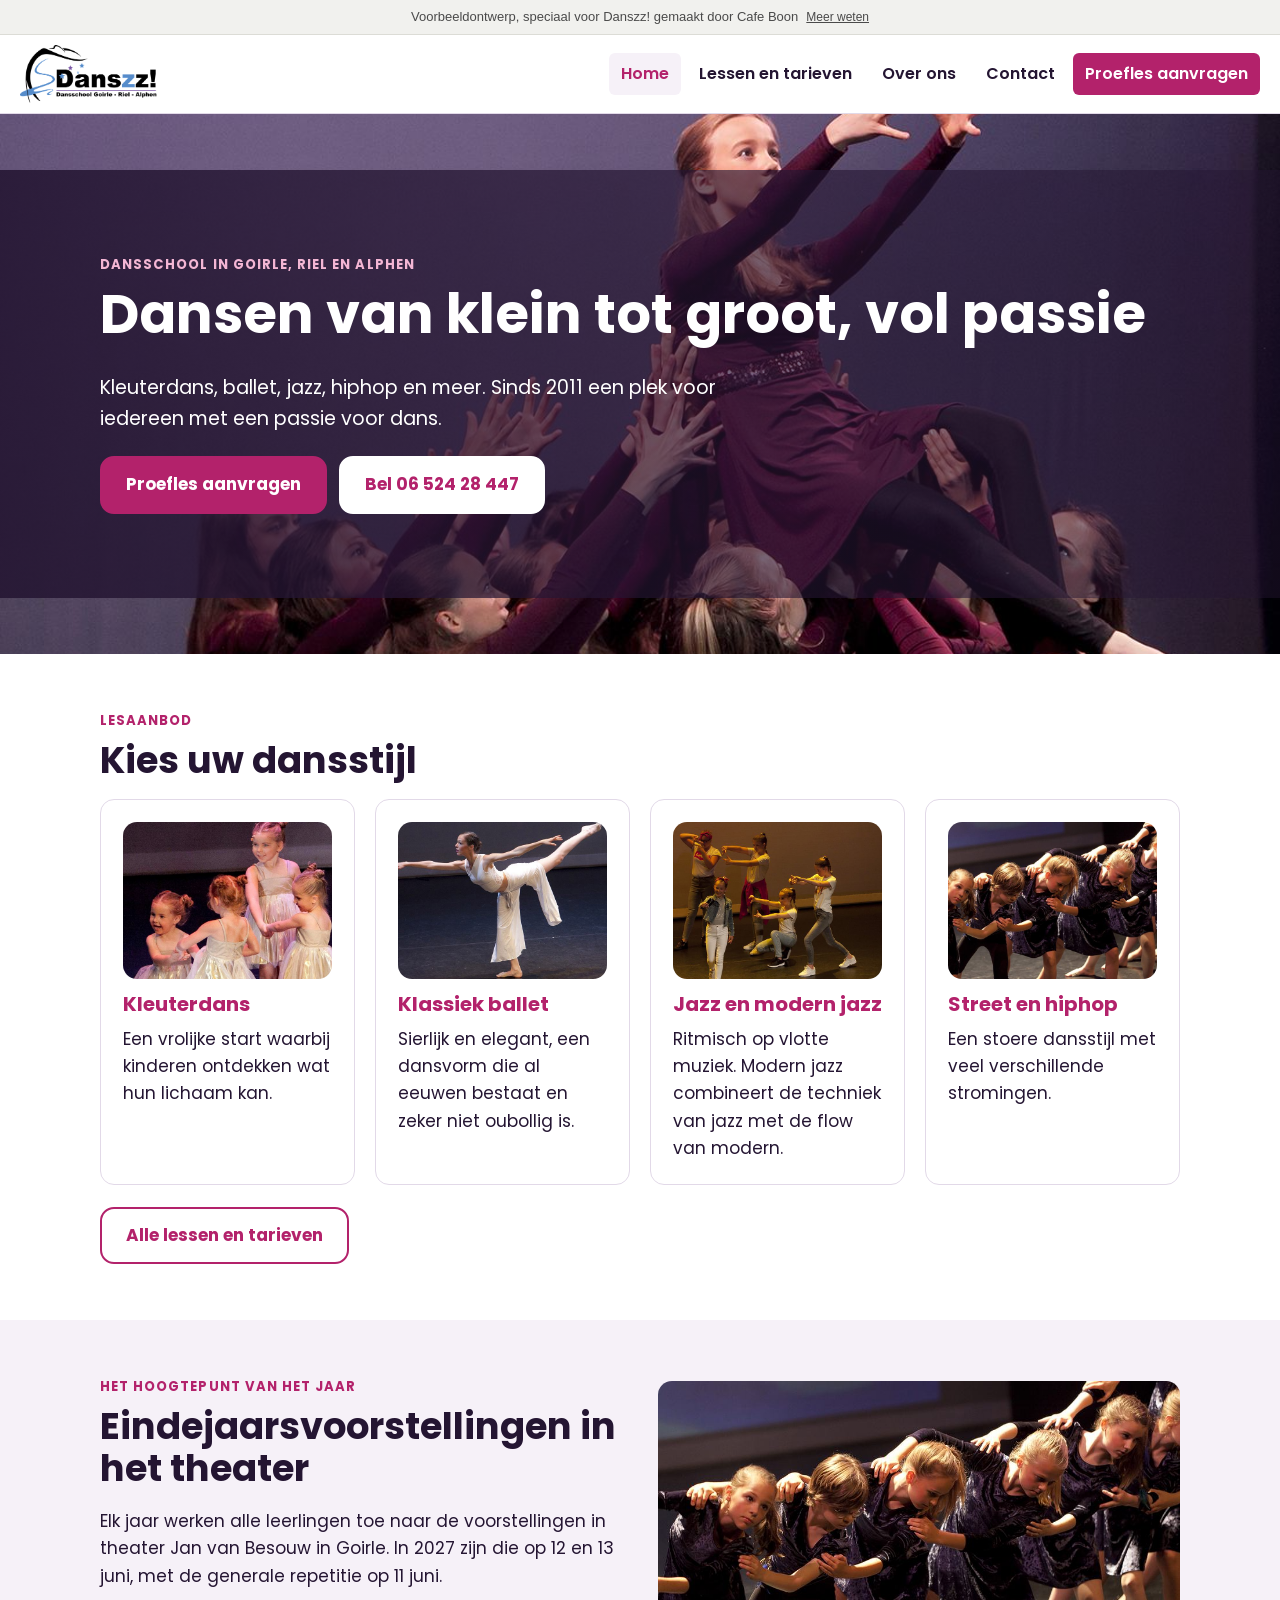
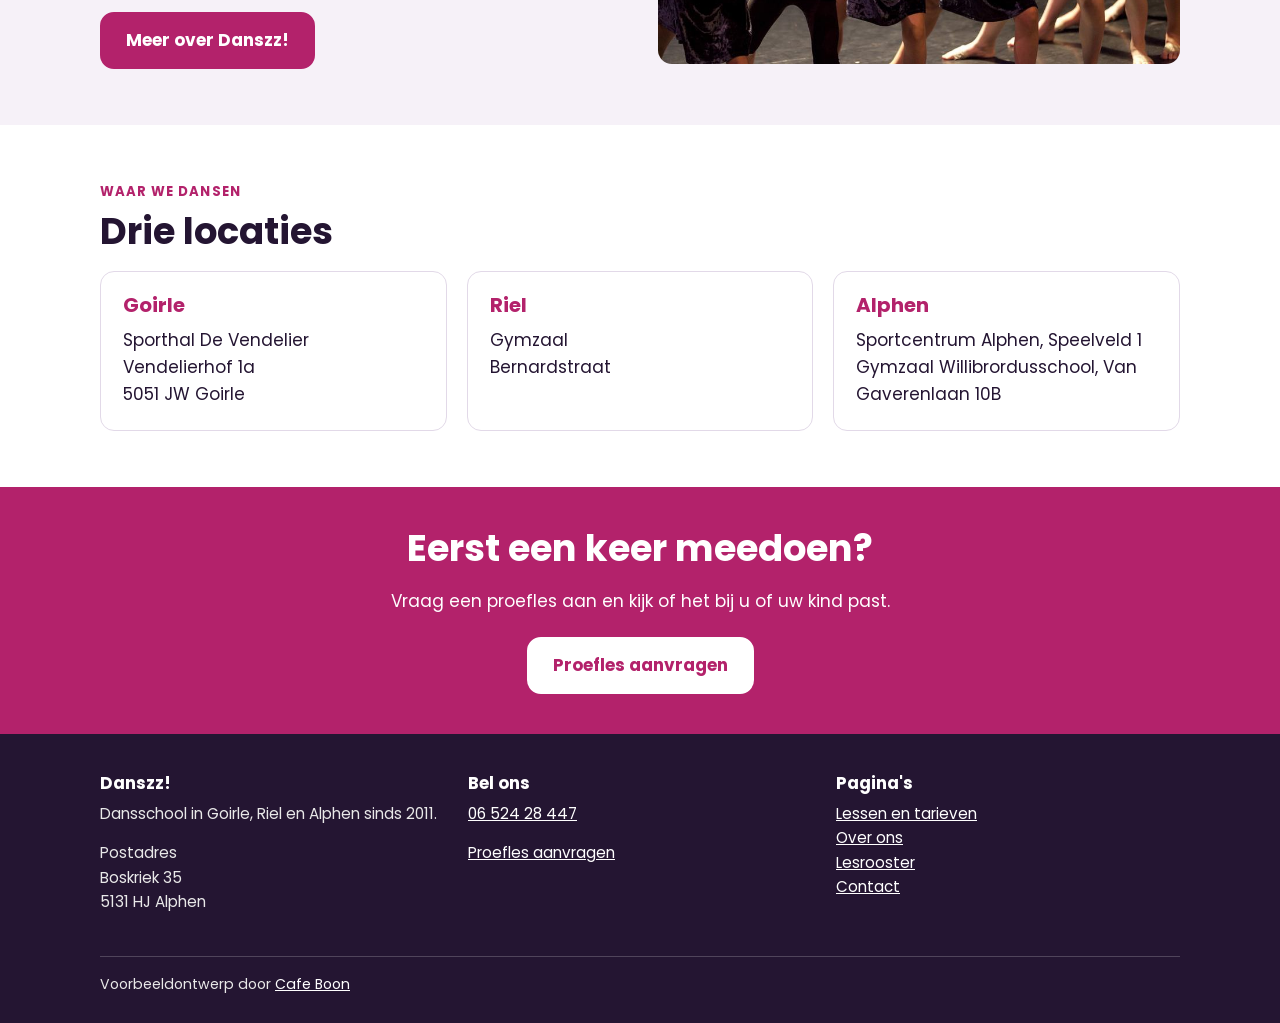
==== index.html @ 9ca1ffc0 "Voorbeeldwebsite Danszz!" ====
<!doctype html>
<html lang="nl">
<head>
<meta charset="utf-8">
<meta name="viewport" content="width=device-width, initial-scale=1">
<title>Danszz! Dansschool in Goirle, Riel en Alphen</title>
<meta name="description" content="Danszz! is een dansschool in Goirle, Riel en Alphen, vlakbij Breda. Kleuterdans, ballet, jazz en hiphop. Vraag een proefles aan.">
<meta name="robots" content="noindex">
<link rel="icon" href="images/favicon.png">
<meta property="og:title" content="Danszz! Dansschool in Goirle, Riel en Alphen">
<meta property="og:description" content="Danszz! is een dansschool in Goirle, Riel en Alphen, vlakbij Breda. Kleuterdans, ballet, jazz en hiphop. Vraag een proefles aan.">
<meta property="og:image" content="https://danszz.cafeboon.com/images/og.jpg">
<meta property="og:type" content="website">
<link rel="preconnect" href="https://fonts.googleapis.com">
<link rel="preconnect" href="https://fonts.gstatic.com" crossorigin>
<link href="https://fonts.googleapis.com/css2?family=Poppins:wght@400;500;600;700&display=swap" rel="stylesheet">
<link rel="stylesheet" href="style.css">
</head>
<body>
<div class="vb-banner" role="note"><span>Voorbeeldontwerp, speciaal voor Danszz! gemaakt door Cafe Boon</span><a href="https://cafeboon.com">Meer weten</a></div>
<header class="top">
<a class="brand" href="index.html"><img src="images/logo.png" alt="Danszz!" height="58"></a>
<nav><a aria-current="page" href="index.html">Home</a><a href="aanbod.html">Lessen en tarieven</a><a href="over.html">Over ons</a><a href="contact.html">Contact</a><a class="cta" href="contact.html#formulier">Proefles aanvragen</a></nav>
</header>
<main>
<section class="hero img" style="background-image:url(images/hero.jpg)"><div class="shade"><div class="wrap">
<p class="kicker" style="color:#f3b6d4">Dansschool in Goirle, Riel en Alphen</p><h1>Dansen van klein tot groot, vol passie</h1>
<p class="lead">Kleuterdans, ballet, jazz, hiphop en meer. Sinds 2011 een plek voor iedereen met een passie voor dans.</p>
<div class="btns"><a class="btn" href="contact.html#formulier">Proefles aanvragen</a><a class="btn light" href="tel:+31652428447">Bel 06 524 28 447</a></div></div></div></section>
<section><div class="wrap"><p class="kicker">Lesaanbod</p><h2>Kies uw dansstijl</h2><div class="grid"><div class="card"><img src="images/kleuters.jpg" alt="Kleuterdans"><h3>Kleuterdans</h3><p>Een vrolijke start waarbij kinderen ontdekken wat hun lichaam kan.</p></div><div class="card"><img src="images/ballet.jpg" alt="Klassiek ballet"><h3>Klassiek ballet</h3><p>Sierlijk en elegant, een dansvorm die al eeuwen bestaat en zeker niet oubollig is.</p></div><div class="card"><img src="images/podium.jpg" alt="Jazz en modern jazz"><h3>Jazz en modern jazz</h3><p>Ritmisch op vlotte muziek. Modern jazz combineert de techniek van jazz met de flow van modern.</p></div><div class="card"><img src="images/groep.jpg" alt="Street en hiphop"><h3>Street en hiphop</h3><p>Een stoere dansstijl met veel verschillende stromingen.</p></div></div>
<div class="btns"><a class="btn alt" href="aanbod.html">Alle lessen en tarieven</a></div></div></section>
<section class="alt"><div class="wrap split"><div><p class="kicker">Het hoogtepunt van het jaar</p><h2>Eindejaarsvoorstellingen in het theater</h2><p>Elk jaar werken alle leerlingen toe naar de voorstellingen in theater Jan van Besouw in Goirle. In 2027 zijn die op 12 en 13 juni, met de generale repetitie op 11 juni.</p><div class="btns"><a class="btn" href="over.html">Meer over Danszz!</a></div></div><img src="images/groep.jpg" alt="Leerlingen van Danszz op het podium"></div></section>
<section><div class="wrap"><p class="kicker">Waar we dansen</p><h2>Drie locaties</h2><div class="grid">
<div class="card"><h3>Goirle</h3><p>Sporthal De Vendelier<br>Vendelierhof 1a<br>5051 JW Goirle</p></div>
<div class="card"><h3>Riel</h3><p>Gymzaal<br>Bernardstraat</p></div>
<div class="card"><h3>Alphen</h3><p>Sportcentrum Alphen, Speelveld 1<br>Gymzaal Willibrordusschool, Van Gaverenlaan 10B</p></div></div></div></section>
<section class="band"><div class="wrap"><h2>Eerst een keer meedoen?</h2><p>Vraag een proefles aan en kijk of het bij u of uw kind past.</p><div class="btns" style="justify-content:center"><a class="btn light" href="contact.html#formulier">Proefles aanvragen</a></div></div></section>
</main>
<footer>
<div class="wrap">
<div class="cols"><div><h3>Danszz!</h3><p>Dansschool in Goirle, Riel en Alphen sinds 2011.</p><p>Postadres<br>Boskriek 35<br>5131 HJ Alphen</p></div>
<div><h3>Bel ons</h3><p><a href="tel:+31652428447">06 524 28 447</a></p><p><a href="contact.html#formulier">Proefles aanvragen</a></p></div>
<div><h3>Pagina's</h3><p><a href="aanbod.html">Lessen en tarieven</a><br><a href="over.html">Over ons</a><br><a href="binnenkort.html">Lesrooster</a><br><a href="contact.html">Contact</a></p></div></div>
<div class="credit">Voorbeeldontwerp door <a href="https://cafeboon.com">Cafe Boon</a></div>
</div>
</footer>
<script>
document.querySelectorAll('form.vf').forEach(function(f){f.addEventListener('submit',function(e){e.preventDefault();var o=f.querySelector('.vf-ok');if(o){o.classList.add('show');o.scrollIntoView({block:'center'});}f.reset();});});
</script>
</body>
</html>
---- style.css ----
:root{--c1:#b3226b;--c2:#241532;--ink:#241532;--mut:#675a72;--bg:#fff;--soft:#f6f1f8;--line:#e2d9e8;--onc1:#fff;--onc2:#fff;--hf:'Poppins',Arial,sans-serif;--bf:'Poppins',Arial,sans-serif}
*{box-sizing:border-box}
html{scroll-behavior:smooth}
body{margin:0;font-family:var(--bf);color:var(--ink);background:var(--bg);line-height:1.6;font-size:17px;-webkit-text-size-adjust:100%}
img{max-width:100%;height:auto;display:block}
a{color:var(--c1)}
h1,h2,h3{font-family:var(--hf);line-height:1.15;margin:0 0 .5em;font-weight:700;}
h1{font-size:clamp(2rem,5.5vw,3.4rem)}
h2{font-size:clamp(1.6rem,3.6vw,2.3rem)}
h3{font-size:1.25rem}
p{margin:0 0 1em}
.vb-banner{background:#f1f1ee;color:#4a4a4a;font:13px/1.4 Arial,Helvetica,sans-serif;padding:8px 16px;text-align:center;border-bottom:1px solid #dcdcd6}
.vb-banner a{color:#4a4a4a;margin-left:8px;text-decoration:underline;font-size:12px}
header.top{position:sticky;top:0;z-index:50;background:var(--bg);border-bottom:1px solid var(--line);display:flex;flex-wrap:wrap;align-items:center;justify-content:space-between;gap:8px 20px;padding:10px 20px}
.brand{display:flex;align-items:center;gap:10px;text-decoration:none;color:var(--ink);font-family:var(--hf);font-weight:700}
.brand img{height:58px;width:auto}
nav{display:flex;flex-wrap:wrap;gap:4px 6px}
nav a{padding:8px 12px;text-decoration:none;color:var(--ink);font-weight:600;border-radius:6px;font-size:16px}
nav a:hover,nav a[aria-current]{background:var(--soft);color:var(--c1)}
nav a.cta{background:var(--c1);color:var(--onc1)}
.wrap{max-width:1120px;margin:0 auto;padding:0 20px}
section{padding:56px 0}
section.alt{background:var(--soft)}
.btn{display:inline-block;background:var(--c1);color:var(--onc1);padding:13px 24px;border-radius:14px;text-decoration:none;font-weight:700;border:2px solid var(--c1);cursor:pointer;font-size:17px;font-family:var(--bf)}
.btn.alt{background:transparent;color:var(--c1)}
.btn.light{background:#fff;color:var(--c1);border-color:#fff}
.btns{display:flex;flex-wrap:wrap;gap:12px;margin-top:22px}
.hero{position:relative;color:var(--onc2);background:var(--c2)}
.hero.img{background-size:cover;background-position:center}
.hero .shade{background:linear-gradient(90deg,rgba(36,21,50,.88),rgba(36,21,50,.45));padding:84px 0}
.hero p.lead{font-size:1.2rem;max-width:640px}
.hero h1,.hero p{color:var(--onc2)}
.split{display:grid;grid-template-columns:1fr 1fr;gap:36px;align-items:center}
.split img{border-radius:14px;width:100%}
.grid{display:grid;grid-template-columns:repeat(auto-fit,minmax(250px,1fr));gap:20px}
.card{background:#fff;border:1px solid var(--line);border-radius:14px;padding:22px}
.card h3{color:var(--c1)}
.card p:last-child{margin-bottom:0}
.card img{border-radius:14px;margin-bottom:14px;width:100%;aspect-ratio:4/3;object-fit:cover}
.kicker{text-transform:uppercase;letter-spacing:.08em;font-size:.82rem;font-weight:700;color:var(--c1);margin-bottom:8px}
.steps{counter-reset:s;list-style:none;padding:0;margin:0;display:grid;grid-template-columns:repeat(auto-fit,minmax(220px,1fr));gap:18px}
.steps li{counter-increment:s;background:#fff;border:1px solid var(--line);border-radius:14px;padding:18px 18px 18px 64px;position:relative}
.steps li:before{content:counter(s);position:absolute;left:16px;top:16px;width:34px;height:34px;border-radius:50%;background:var(--c1);color:var(--onc1);display:flex;align-items:center;justify-content:center;font-weight:800}
.ticks{list-style:none;padding:0;margin:0 0 1em}
.ticks li{padding-left:28px;position:relative;margin-bottom:8px}
.ticks li:before{content:"\2713";position:absolute;left:0;color:var(--c1);font-weight:800}
table.t{width:100%;border-collapse:collapse;background:#fff;border:1px solid var(--line);border-radius:8px;overflow:hidden}
table.t th,table.t td{text-align:left;padding:11px 14px;border-bottom:1px solid var(--line)}
table.t th{background:var(--soft)}
.pgmeta{color:var(--mut)}
form.vf{display:grid;gap:14px;background:#fff;border:1px solid var(--line);border-radius:14px;padding:24px}
form.vf label{font-weight:700;display:grid;gap:6px;font-size:.95rem}
form.vf input,form.vf textarea,form.vf select{font:inherit;padding:11px 12px;border:1px solid #b9b9b9;border-radius:8px;width:100%;background:#fff}
form.vf textarea{min-height:130px}
.vf-ok{background:#e9f6ec;border:1px solid #8cc79a;color:#1d4a2a;padding:14px 16px;border-radius:8px;display:none}
.vf-ok.show{display:block}
.band{background:var(--c1);color:var(--onc1);padding:40px 0;text-align:center}
.band h2,.band p{color:var(--onc1)}
footer{background:#241532;color:#e9e9e9;padding:40px 0 28px;font-size:.95rem}
footer a{color:#fff}
footer .cols{display:grid;grid-template-columns:repeat(auto-fit,minmax(220px,1fr));gap:24px}
footer h3{color:#fff;font-size:1.05rem}
.credit{border-top:1px solid rgba(255,255,255,.2);margin-top:26px;padding-top:16px;font-size:.88rem}
.pill{display:inline-block;background:var(--soft);color:var(--c1);border-radius:999px;padding:4px 12px;font-size:.85rem;font-weight:700;margin:0 6px 6px 0}
@media(max-width:760px){
body{font-size:16px}
.split{grid-template-columns:1fr !important}
section{padding:40px 0}
.hero .shade{padding:48px 0}
header.top{padding:8px 12px}
nav a{padding:7px 10px;font-size:15px}
.btn{width:100%;text-align:center}
}
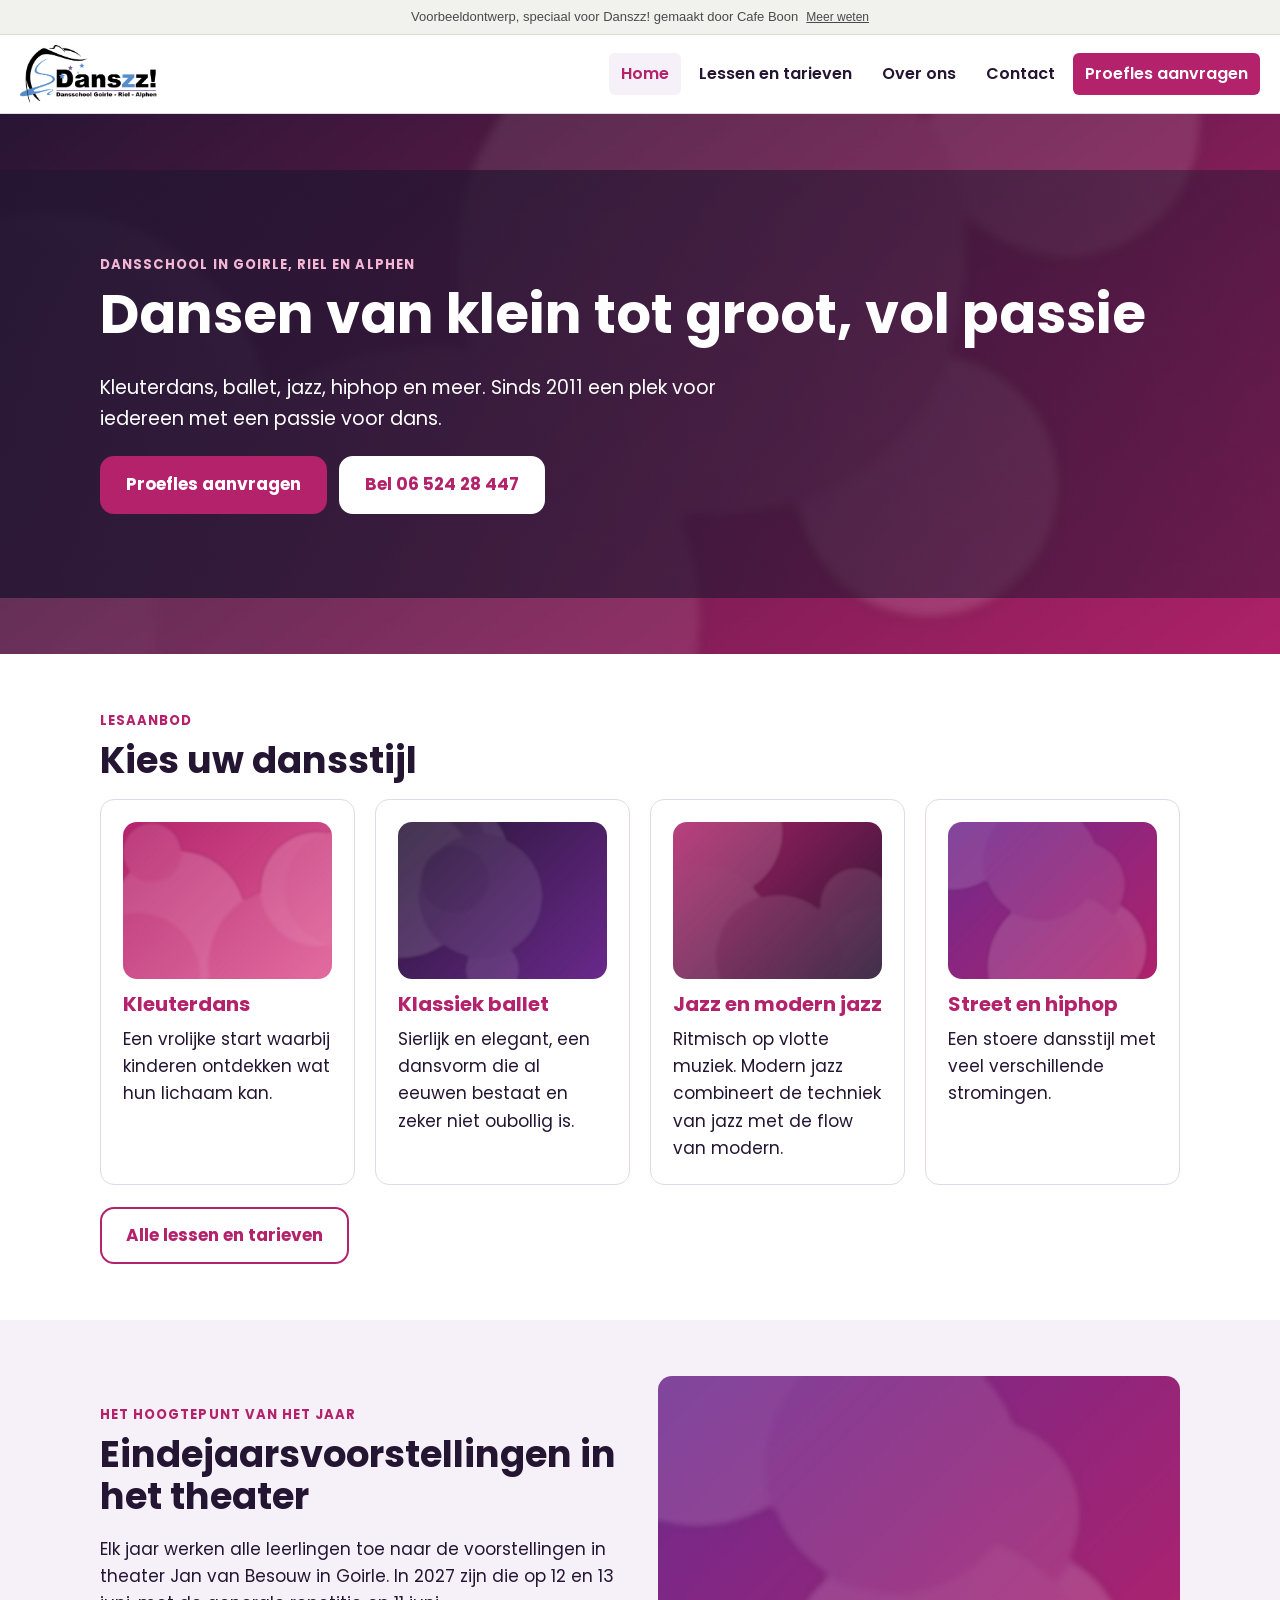
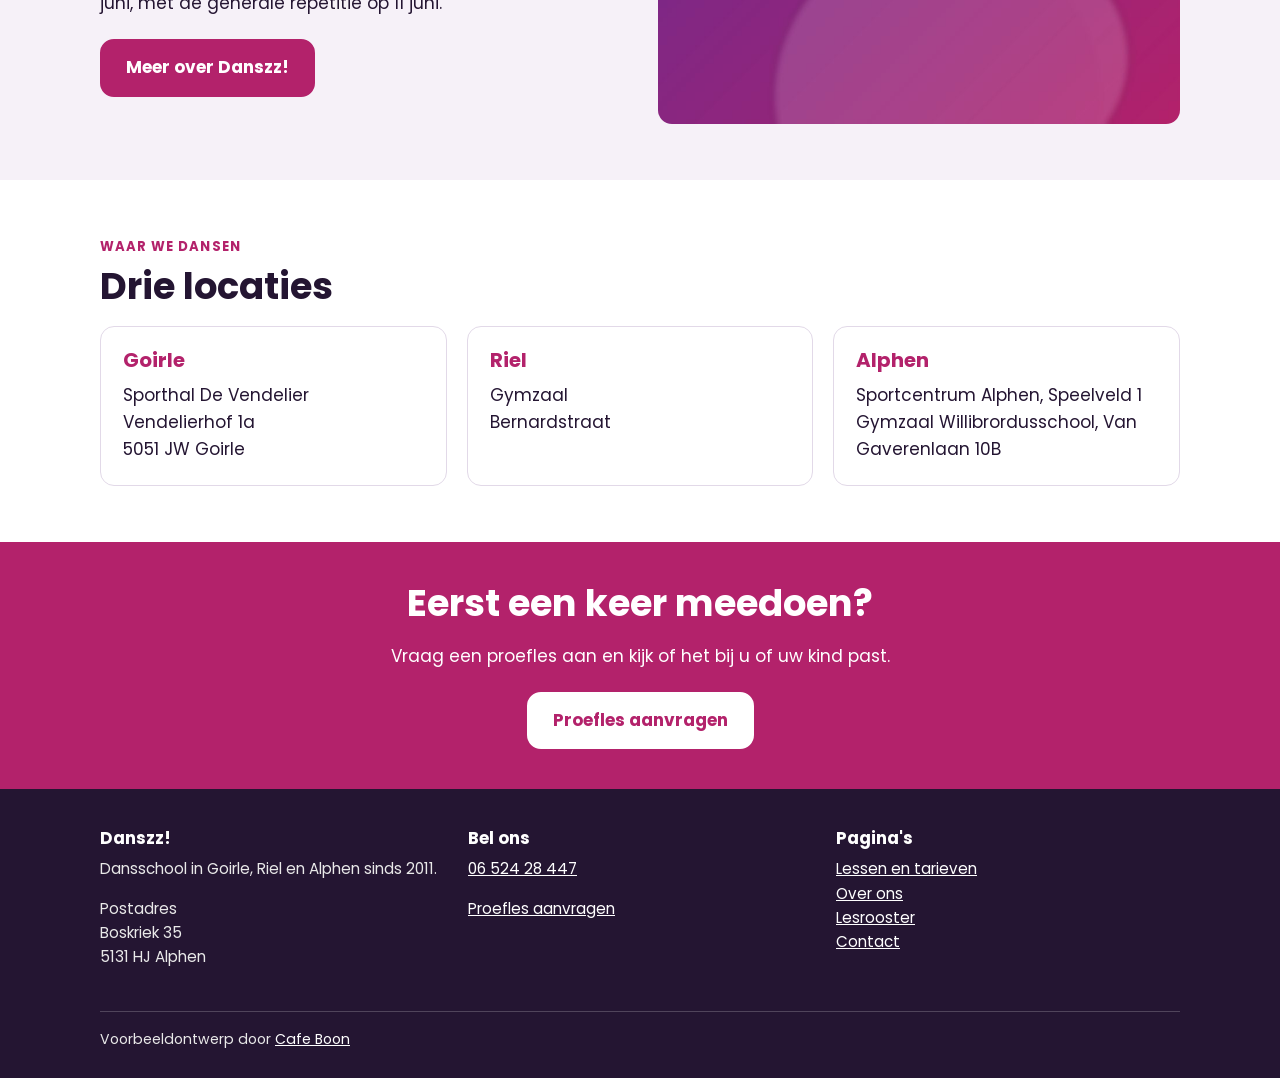
==== commit e21b237f: "Foto's met personen vervangen door neutrale afbeeldingen" ====
--- a/index.html
+++ b/index.html
@@ -29,7 +29,7 @@
 <div class="btns"><a class="btn" href="contact.html#formulier">Proefles aanvragen</a><a class="btn light" href="tel:+31652428447">Bel 06 524 28 447</a></div></div></div></section>
 <section><div class="wrap"><p class="kicker">Lesaanbod</p><h2>Kies uw dansstijl</h2><div class="grid"><div class="card"><img src="images/kleuters.jpg" alt="Kleuterdans"><h3>Kleuterdans</h3><p>Een vrolijke start waarbij kinderen ontdekken wat hun lichaam kan.</p></div><div class="card"><img src="images/ballet.jpg" alt="Klassiek ballet"><h3>Klassiek ballet</h3><p>Sierlijk en elegant, een dansvorm die al eeuwen bestaat en zeker niet oubollig is.</p></div><div class="card"><img src="images/podium.jpg" alt="Jazz en modern jazz"><h3>Jazz en modern jazz</h3><p>Ritmisch op vlotte muziek. Modern jazz combineert de techniek van jazz met de flow van modern.</p></div><div class="card"><img src="images/groep.jpg" alt="Street en hiphop"><h3>Street en hiphop</h3><p>Een stoere dansstijl met veel verschillende stromingen.</p></div></div>
 <div class="btns"><a class="btn alt" href="aanbod.html">Alle lessen en tarieven</a></div></div></section>
-<section class="alt"><div class="wrap split"><div><p class="kicker">Het hoogtepunt van het jaar</p><h2>Eindejaarsvoorstellingen in het theater</h2><p>Elk jaar werken alle leerlingen toe naar de voorstellingen in theater Jan van Besouw in Goirle. In 2027 zijn die op 12 en 13 juni, met de generale repetitie op 11 juni.</p><div class="btns"><a class="btn" href="over.html">Meer over Danszz!</a></div></div><img src="images/groep.jpg" alt="Leerlingen van Danszz op het podium"></div></section>
+<section class="alt"><div class="wrap split"><div><p class="kicker">Het hoogtepunt van het jaar</p><h2>Eindejaarsvoorstellingen in het theater</h2><p>Elk jaar werken alle leerlingen toe naar de voorstellingen in theater Jan van Besouw in Goirle. In 2027 zijn die op 12 en 13 juni, met de generale repetitie op 11 juni.</p><div class="btns"><a class="btn" href="over.html">Meer over Danszz!</a></div></div><img src="images/groep.jpg" alt=""></div></section>
 <section><div class="wrap"><p class="kicker">Waar we dansen</p><h2>Drie locaties</h2><div class="grid">
 <div class="card"><h3>Goirle</h3><p>Sporthal De Vendelier<br>Vendelierhof 1a<br>5051 JW Goirle</p></div>
 <div class="card"><h3>Riel</h3><p>Gymzaal<br>Bernardstraat</p></div>
